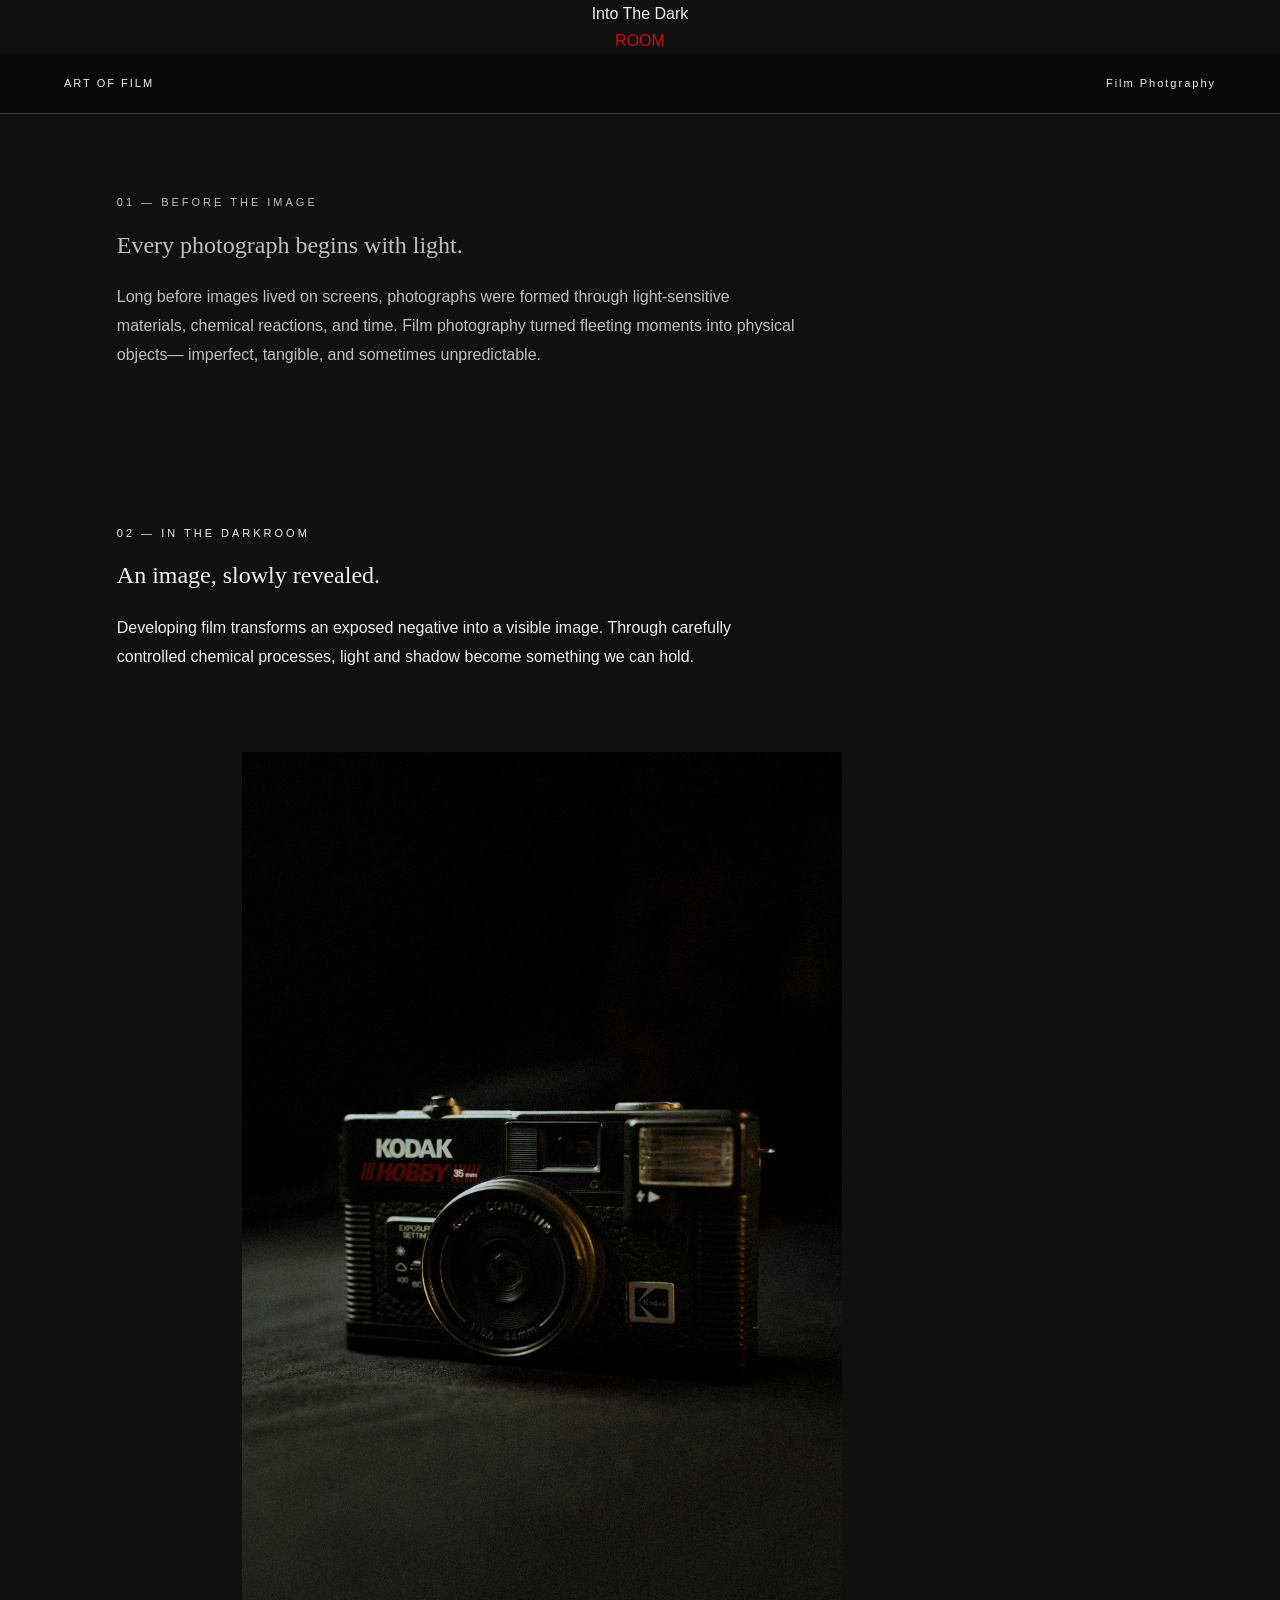
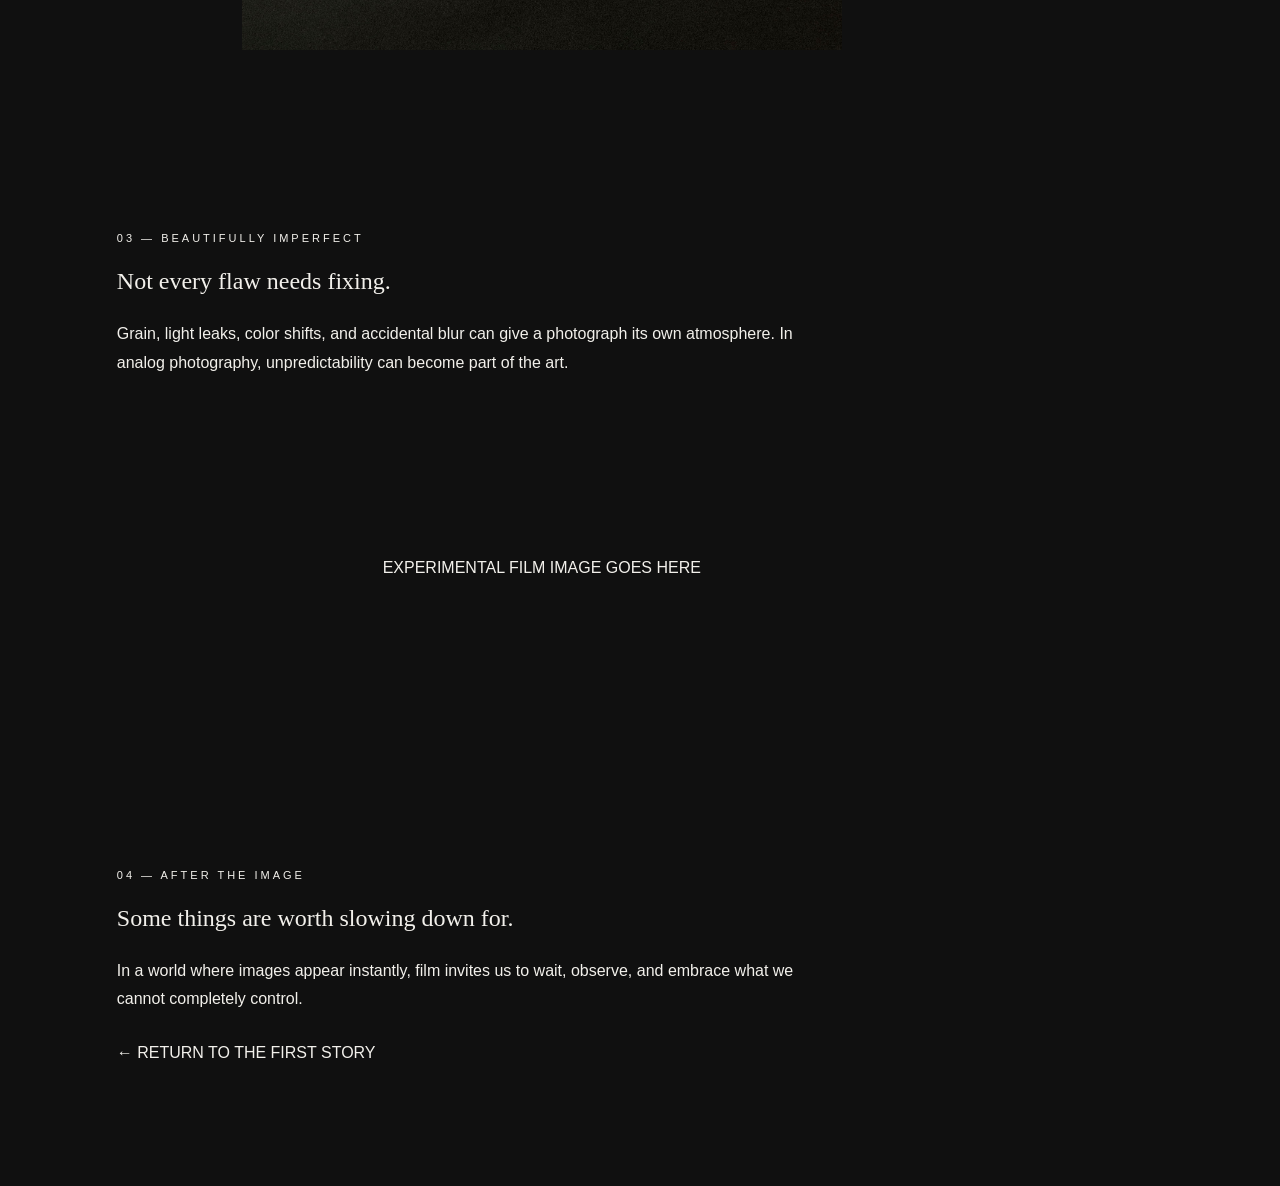
==== pages/in-the-dark.html @ 577e5857 "scroll" ====
<!DOCTYPE html>
<html lang="en">
<head>
  <meta charset="UTF-8">
  <meta name="viewport" content="width=device-width, initial-scale=1.0">
  <title>In the Dark | The Art of Film</title>
  <link rel="stylesheet" href="..//css/style.css">
</head>
<body class="darkroom-page">

     <header class="site-header">
        <a class="scroll-link" href="../index.html">Into The Dark</a>
        <a href="in-the-dark.html" class="nav-current">ROOM</a>
            <nav class="top-nav">
                    <a href="..//index.html">ART OF FILM</a>
                    <a href="#In the Dark">Film Photgraphy</a>
            </nav>
        </header>

  <main id="begin">
    <section class="intro">
      <p class="chapter-label">01 — BEFORE THE IMAGE</p>
      <h2>Every photograph begins with light.</h2>
      <p>
        Long before images lived on screens, photographs were formed
        through light-sensitive materials, chemical reactions, and time.
        Film photography turned fleeting moments into physical objects—
        imperfect, tangible, and sometimes unpredictable.
      </p>
    </section>

    <section class="chapter">
      <p class="chapter-label">02 — IN THE DARKROOM</p>
      <h2>An image, slowly revealed.</h2>
      <p>
        Developing film transforms an exposed negative into a visible
        image. Through carefully controlled chemical processes, light
        and shadow become something we can hold.
      </p>
      <div class="image-placeholder">
        <img src="..//images/Kodak Camera.jpg">
      </div>
    </section>

    <section class="chapter">
      <p class="chapter-label">03 — BEAUTIFULLY IMPERFECT</p>
      <h2>Not every flaw needs fixing.</h2>
      <p>
        Grain, light leaks, color shifts, and accidental blur can give
        a photograph its own atmosphere. In analog photography,
        unpredictability can become part of the art.
      </p>
      <div class="image-placeholder">
        EXPERIMENTAL FILM IMAGE GOES HERE
      </div>
    </section>

    <section class="ending">
      <p class="chapter-label">04 — AFTER THE IMAGE</p>
      <h2>Some things are worth slowing down for.</h2>
      <p>
        In a world where images appear instantly, film invites us to
        wait, observe, and embrace what we cannot completely control.
      </p>
      <a href=".//index.html">← RETURN TO THE FIRST STORY</a>
    </section>
  </main>

  <script>
const sections = document.querySelectorAll(
  '.darkroom-page .intro, .darkroom-page .chapter, .darkroom-page .ending'
);

const observer = new IntersectionObserver((entries) => {
  entries.forEach((entry) => {
    if (entry.isIntersecting) {
      entry.target.classList.add('visible');
      observer.unobserve(entry.target);
    }
  });
}, {
  threshold: 0.15
});

sections.forEach((section) => observer.observe(section));
</script>

</body>
</html>
---- css/style.css ----
/* ===== 1. BASIC SETTINGS ===== */

* {
  box-sizing: border-box;
  margin: 0;
  padding: 0;
}

html {
  scroll-behavior: smooth;
}

body {
  background: #101010;
  color: #f2f0eb;
  font-family: Arial, sans-serif;
  line-height: 1.7;
}

img {
  display: block;
  max-width: 100%;
  height: auto;
}

a {
  color: inherit;
  text-decoration: none;
}

/* ===== 2. OPENING SCREEN ===== */

.hero {
  min-height: 100vh;
  padding: 30px 7%;
  display: flex;
  flex-direction: column;
  justify-content: space-between;
  background: #101010;
}

.navbar {
  display: flex;
  justify-content: space-between;
  align-items: center;
  gap: 20px;
  font-size: 11px;
  letter-spacing: 2px;
}

.logo {
  font-weight: bold;
}

.hero-content {
  max-width: 850px;
  padding: 90px 0;
}

.eyebrow {
  font-size: 11px;
  letter-spacing: 3px;
  margin-bottom: 22px;
  color: #aaa59d;
}

h1,
h2 {
  font-family: Georgia, serif;
  font-weight: normal;
  line-height: 1.1;
}

h1 {
  font-size: clamp(48px, 9vw, 110px);
  margin-bottom: 24px;
}

.intro {
  max-width: 480px;
  color: #c3c0ba;
}

/* ===== 3. OPENING PHOTOS ===== */

.opening-photos {
  padding: 50px 7%;
  display: grid;
  grid-template-columns: 1fr 1fr;
  gap: 30px;
  align-items: center;
  background: #101010;
}

.opening-photos img {
  width: 100%;
  aspect-ratio: 4 / 3;
  object-fit: cover;
}

/* ===== 4. STORY SECTIONS ===== */

.story-section,
.feature-section {
  padding: 110px 9%;
  display: grid;
  grid-template-columns: 1fr 1fr;
  align-items: center;
  gap: 60px;
}

.story-section {
  background: #171717;
}

.story-copy h2,
.caption h2 {
  font-size: clamp(32px, 4vw, 56px);
  margin-bottom: 24px;
}

.story-copy p:not(.eyebrow),
.caption p {
  max-width: 520px;
  color: #c2beb7;
}

.story-section img,
.feature-section img {
  width: 100%;
  max-height: 750px;
  object-fit: cover;
}

.feature-section {
  background: #e9e6df;
  color: #1c1c1c;
}

.feature-section .story-copy p:not(.eyebrow) {
  color: #55524d;
}

.feature-section .eyebrow {
  color: #66615a;
}

/* ===== 5. SINGLE PHOTO SECTIONS ===== */

.photo-section {
  padding: 140px 6%;
}

.photo-section img {
  display: block;
  width: 100%;
  height: auto;
  max-height: none;
  object-fit: contain;}

  .photo-section.full-photo img {
  display: block;
  width: 100%;
  height: 75vh;
  max-height: 650px;
  object-fit: contain;
  margin: 0 auto;
}

.photo-section:has(.full-photo img) {
  padding-top: 60px;
  padding-bottom: 60px;
}

.caption {
  max-width: 760px;
  margin: 30px auto 0;
}

.caption h2 {
  font-size: clamp(28px, 4vw, 46px);
}

.caption p {
  color: #c2beb7;
}

/* ===== 6. PHOTO PAIR ===== */

.photo-pair {
  padding: 70px 9%;
  display: grid;
  grid-template-columns: 1fr 1fr;
  gap: 25px;
  background: #e9e6df;
}

.photo-pair img {
  width: 100%;
  aspect-ratio: 3 / 4;
  object-fit: cover;
}

/* ===== 7. STORY BREAKS ===== */

.story-break {
  min-height: 100vh;
  padding: 140px 12%;
  display: flex;
  flex-direction: column;
  justify-content: center;
  background: #e9e6df;
  color: #1c1c1c;
}

.story-break h2 {
  max-width: 850px;
  font-size: clamp(42px, 7vw, 82px);
  margin-bottom: 30px;
}

.story-break p:not(.eyebrow) {
  max-width: 680px;
  font-size: 17px;
  line-height: 1.9;
  color: #494640;
}

.story-break .eyebrow {
  color: #66615a;
}

/* Alternate story break color */

.story-break:nth-of-type(even) {
  background: #171717;
  color: #f2f0eb;
}

.story-break:nth-of-type(even) p:not(.eyebrow) {
  color: #c2beb7;
}

.story-break:nth-of-type(even) .eyebrow {
  color: #aaa59d;
}

/* ===== 8. FOOTER ===== */

footer {
  padding: 35px 7%;
  display: flex;
  justify-content: space-between;
  gap: 20px;
  background: #e9e6df;
  color: #1c1c1c;
  font-size: 11px;
  letter-spacing: 1.5px;
}

/* ===== 9. SCROLL REVEALS ===== */

.reveal {
  opacity: 0;
  transform: translateY(35px);
  transition:
    opacity 1s ease,
    transform 1s ease;
}

.reveal.visible {
  opacity: 1;
  transform: translateY(0);
}

/* ===== 10. MOBILE LAYOUT ===== */

@media (max-width: 700px) {
  .hero {
    min-height: 85vh;
  }

  .opening-photos {
    gap: 12px;
  }

  .story-section,
  .feature-section {
    grid-template-columns: 1fr;
    gap: 30px;
    padding: 70px 7%;
  }

  .photo-section {
    padding: 60px 7%;
  }

  .photo-pair {
    gap: 12px;
    padding: 50px 7%;
  }

  .story-break {
    min-height: auto;
    padding: 90px 8%;
  }

  footer {
    flex-direction: column;
  }
}

/* Respect reduced-motion preferences */

@media (prefers-reduced-motion: reduce) {
  .reveal {
    opacity: 1;
    transform: none;
    transition: none;
  }

  html {
    scroll-behavior: auto;
  }
}

/* Subtle image fade while scrolling */

.photo-section img {
  transition: opacity 0.4s ease;
}

/* Slightly larger individual photos */

.photo-section.photo-larger img {
  height: 82vh;
  max-height: 720px;
}

 /* Photos 9 and 10 */

.photo-pair img {
  display: block;
  width: calc(50% - 10px);
  height: 65vh;
  max-height: 600px;
  object-fit: contain;
  min-width: 0;
}

.photo-pair {
  display: flex;
  flex-direction: row;
  align-items: center;
  justify-content: center;
  gap: 20px;
  padding: 50px 4%;
}

/* Make selected photos larger */
.photo-section.photo-larger img {
  height: 82vh;
  max-height: 720px;
  width: 100%;
  object-fit: contain;
}

/* Keep Photo 14 smaller */
.photo-section.photo-smaller img {
  height: 55vh;
  max-height: 420px;
  width: 100%;
  object-fit: contain;
}

/* PROJECT ONE — navigation */

.top-nav {
  display: flex;
  flex-direction: row;
  justify-content: space-between;
  align-items: center;
  gap: 30px;
  padding: 20px 5%;
  background: #090707;
  border-bottom: 1px solid rgba(255, 255, 255, 0.2);
}

.top-nav a {
  color: #f3eeee;
  text-decoration: none;
  font-family: Arial, sans-serif;
  font-size: 11px;
  letter-spacing: 2px;
  transition: color 0.3s ease;
}

.top-nav a:hover,
.top-nav .nav-current, .site-header > .nav-current {
  color: #ce0b0b;}

.scroll-link, .site-header, .nav-current {
    display: block;
    text-align: center;
    margin: 0 auto;
}

/* SECOND PAGE ONLY */

.darkroom-page #begin {
    padding: 40px 6%;
    max-width: 1200px;
    margin: 0 auto;
    box-sizing: border-box;
}

.darkroom-page .intro {
    padding: 40px 0 80px;
    max-width: 850px;
}

.darkroom-page .chapter {
    padding: 50px 0;
    max-width: 850px;
}

.darkroom-page .ending {
    padding: 60px 0 80px;
    max-width: 850px;
}

/* Chapter labels: 01, 02, 03, 04 */

.darkroom-page .chapter-label {
    font-size: 11px;
    letter-spacing: 3px;
    line-height: 1.5;
    margin-bottom: 20px;
}

/* Section headings */

.darkroom-page h2 {
    margin-top: 0;
    margin-bottom: 24px;
    line-height: 1.2;
}

/* Paragraphs */

.darkroom-page #begin p:not(.chapter-label) {
    line-height: 1.8;
    margin-bottom: 25px;
    max-width: 680px;
}

/* Image placeholders */

.darkroom-page .image-placeholder {
    min-height: 300px;
    margin: 40px 0;
    display: flex;
    align-items: center;
    justify-content: center;
    text-align: center;
}

/* Scale down images on the second page */
.darkroom-page img {
    display: block;
    width: 100%;
    max-width: 600px;
    height: auto;
    object-fit: contain;
    margin: 40px auto;
}

.darkroom-page .intro,
.darkroom-page .chapter,
.darkroom-page .ending {
    opacity: 0;
    transform: translateY(35px);
    transition: opacity 0.8s ease, transform 0.8s ease;
}

.darkroom-page .intro.visible,
.darkroom-page .chapter.visible,
.darkroom-page .ending.visible {
    opacity: 1;
    transform: translateY(0);
}
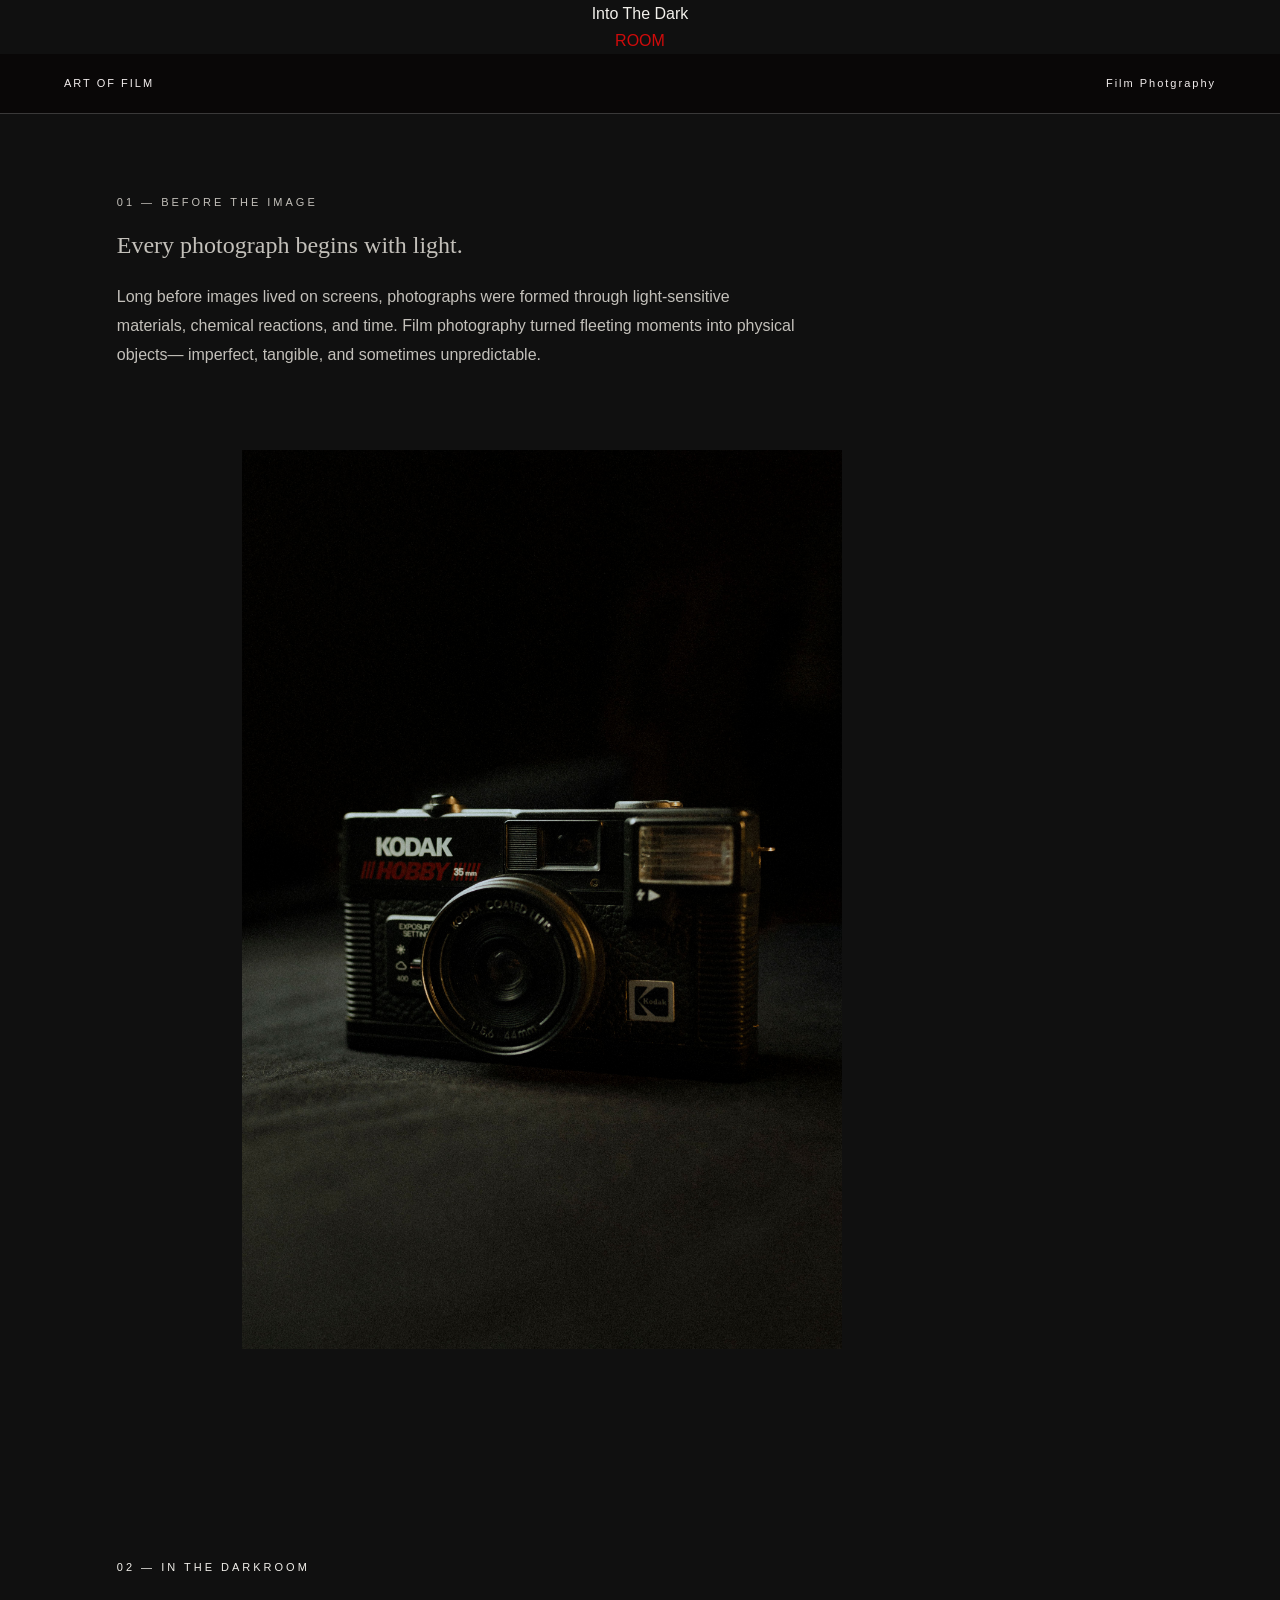
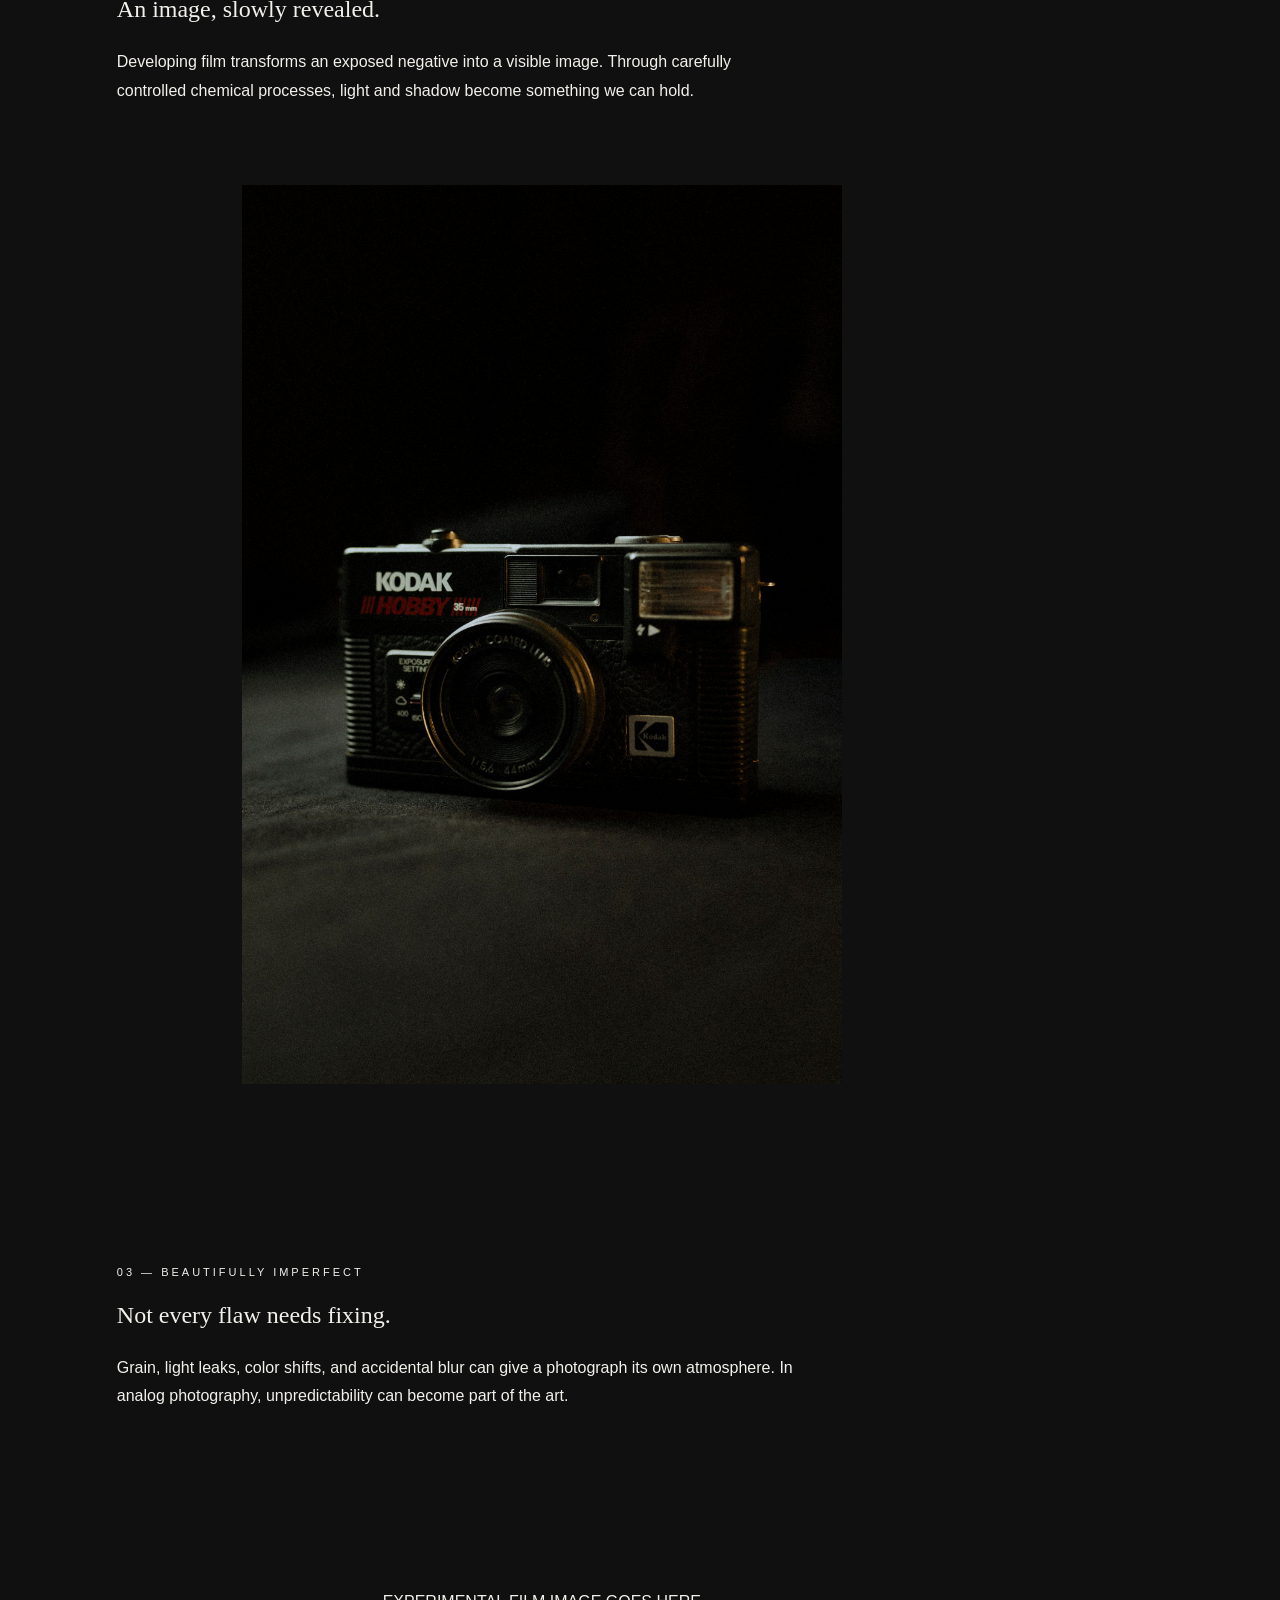
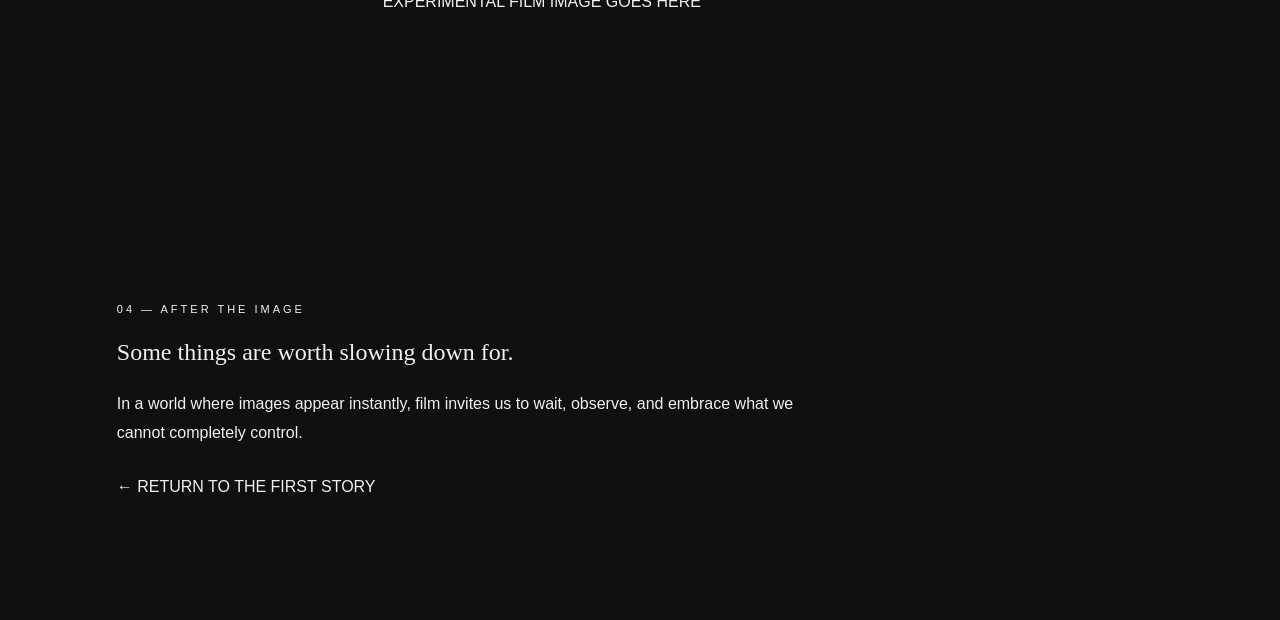
==== commit 561eca50: "images" ====
--- a/pages/in-the-dark.html
+++ b/pages/in-the-dark.html
@@ -28,6 +28,9 @@
         Film photography turned fleeting moments into physical objects—
         imperfect, tangible, and sometimes unpredictable.
       </p>
+       <div class="image-placeholder">
+        <img src="..//images/Kodak Camera.jpg">
+      </div>
     </section>
 
     <section class="chapter">
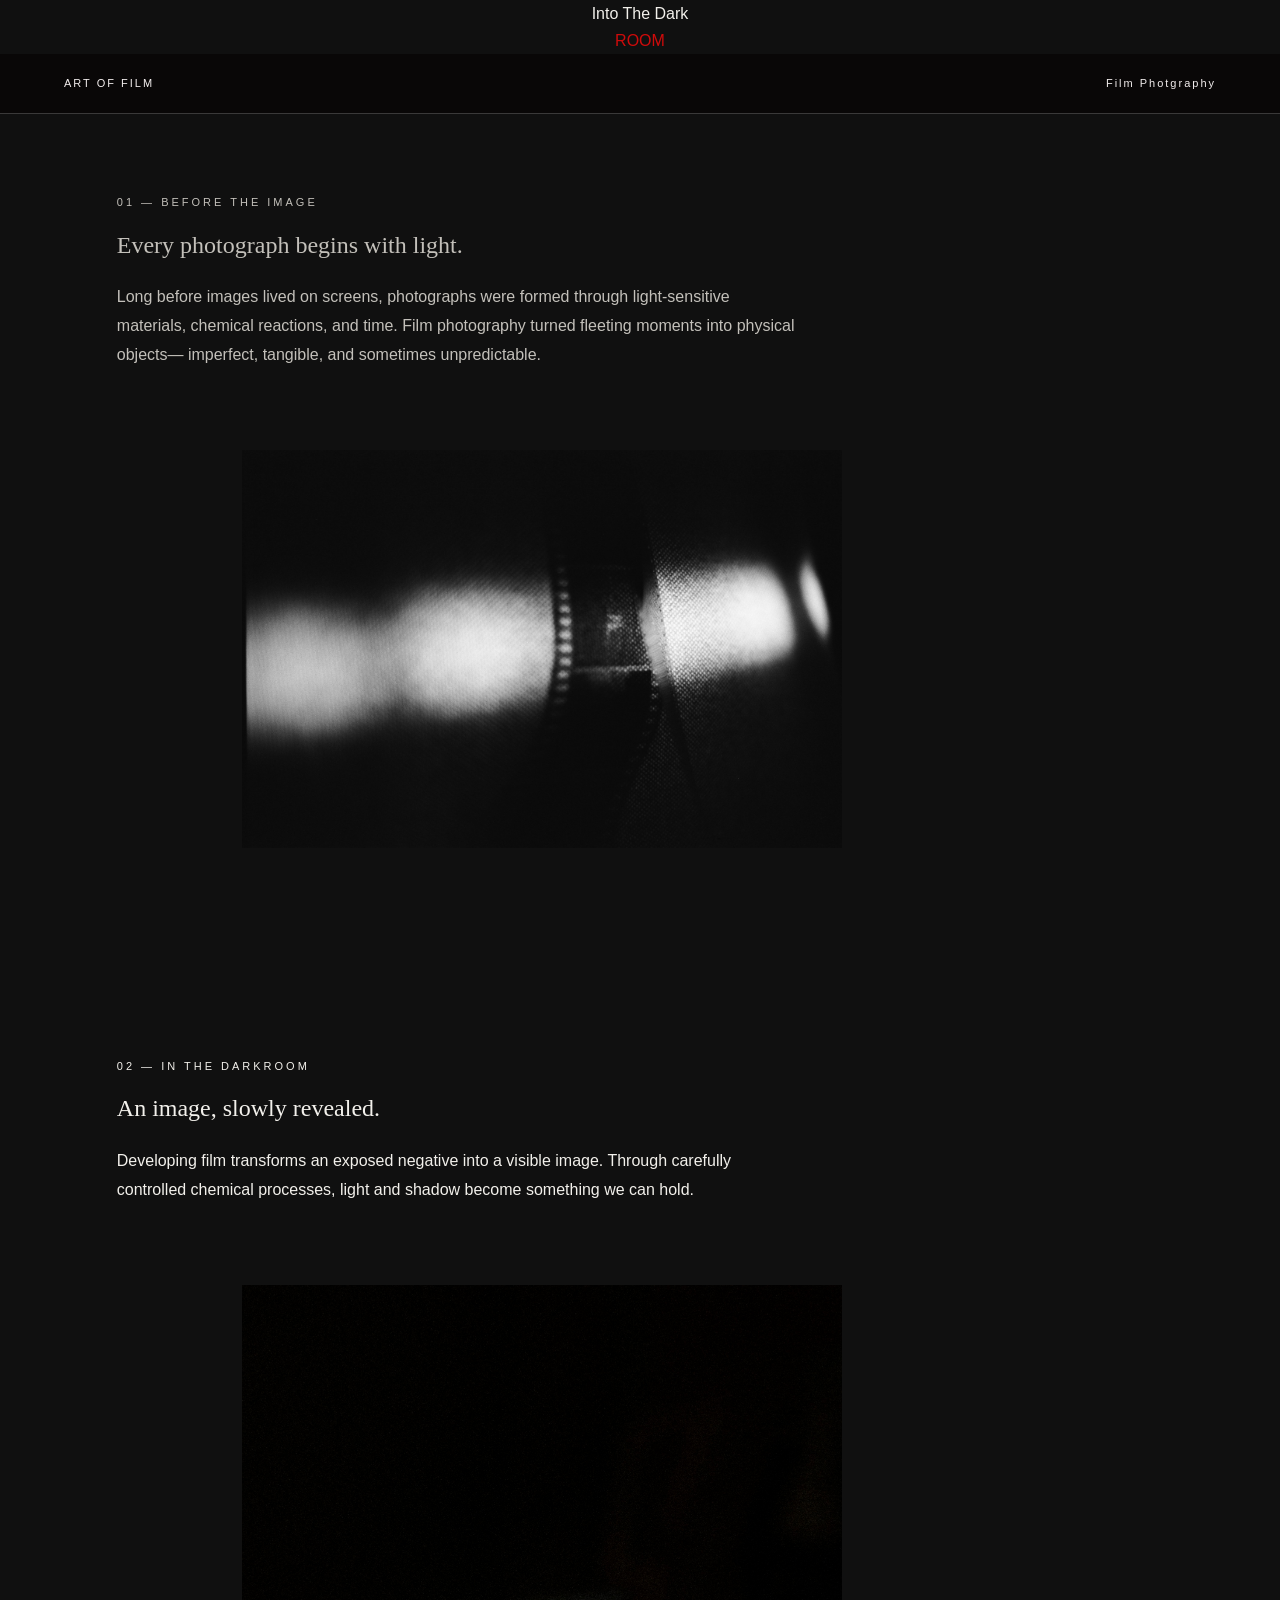
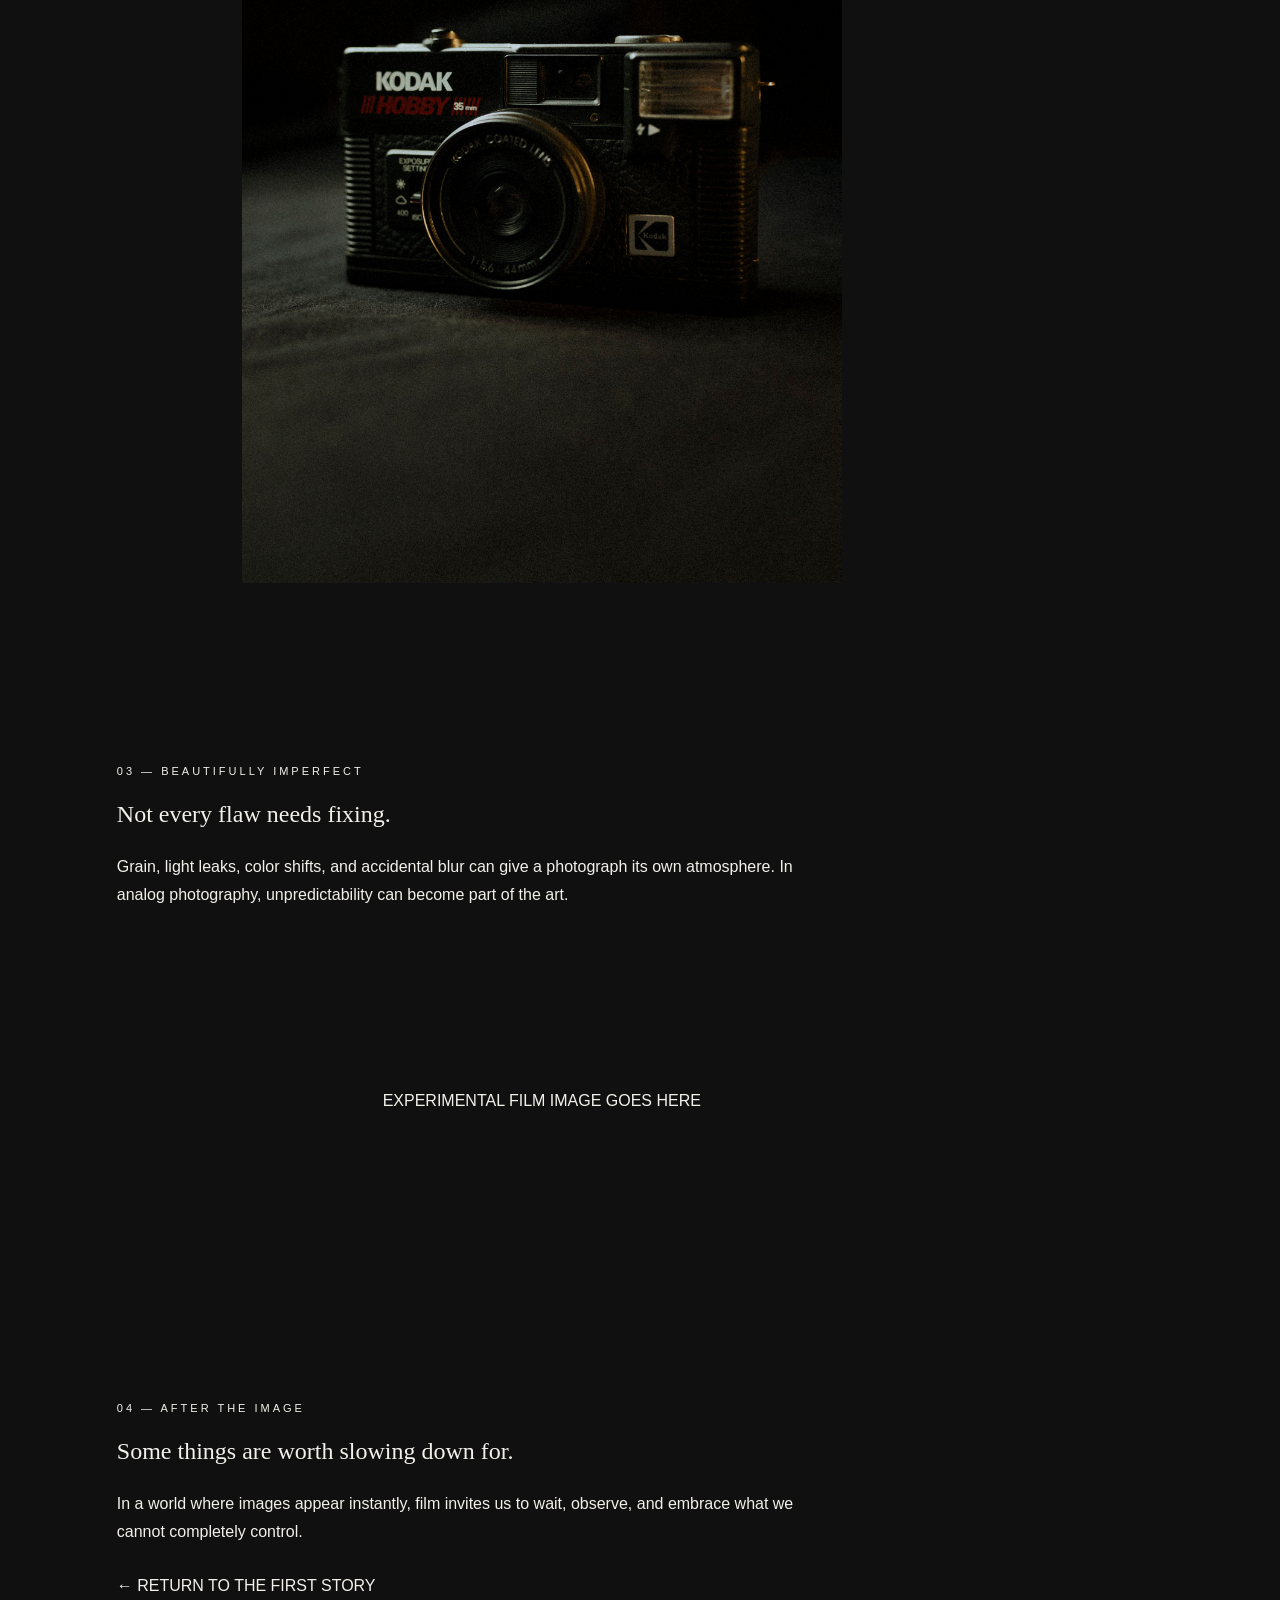
==== commit 20cf1b9a: "image" ====
--- a/pages/in-the-dark.html
+++ b/pages/in-the-dark.html
@@ -29,7 +29,7 @@
         imperfect, tangible, and sometimes unpredictable.
       </p>
        <div class="image-placeholder">
-        <img src="..//images/Kodak Camera.jpg">
+        <img src="..//images/Film.jpg">
       </div>
     </section>
 
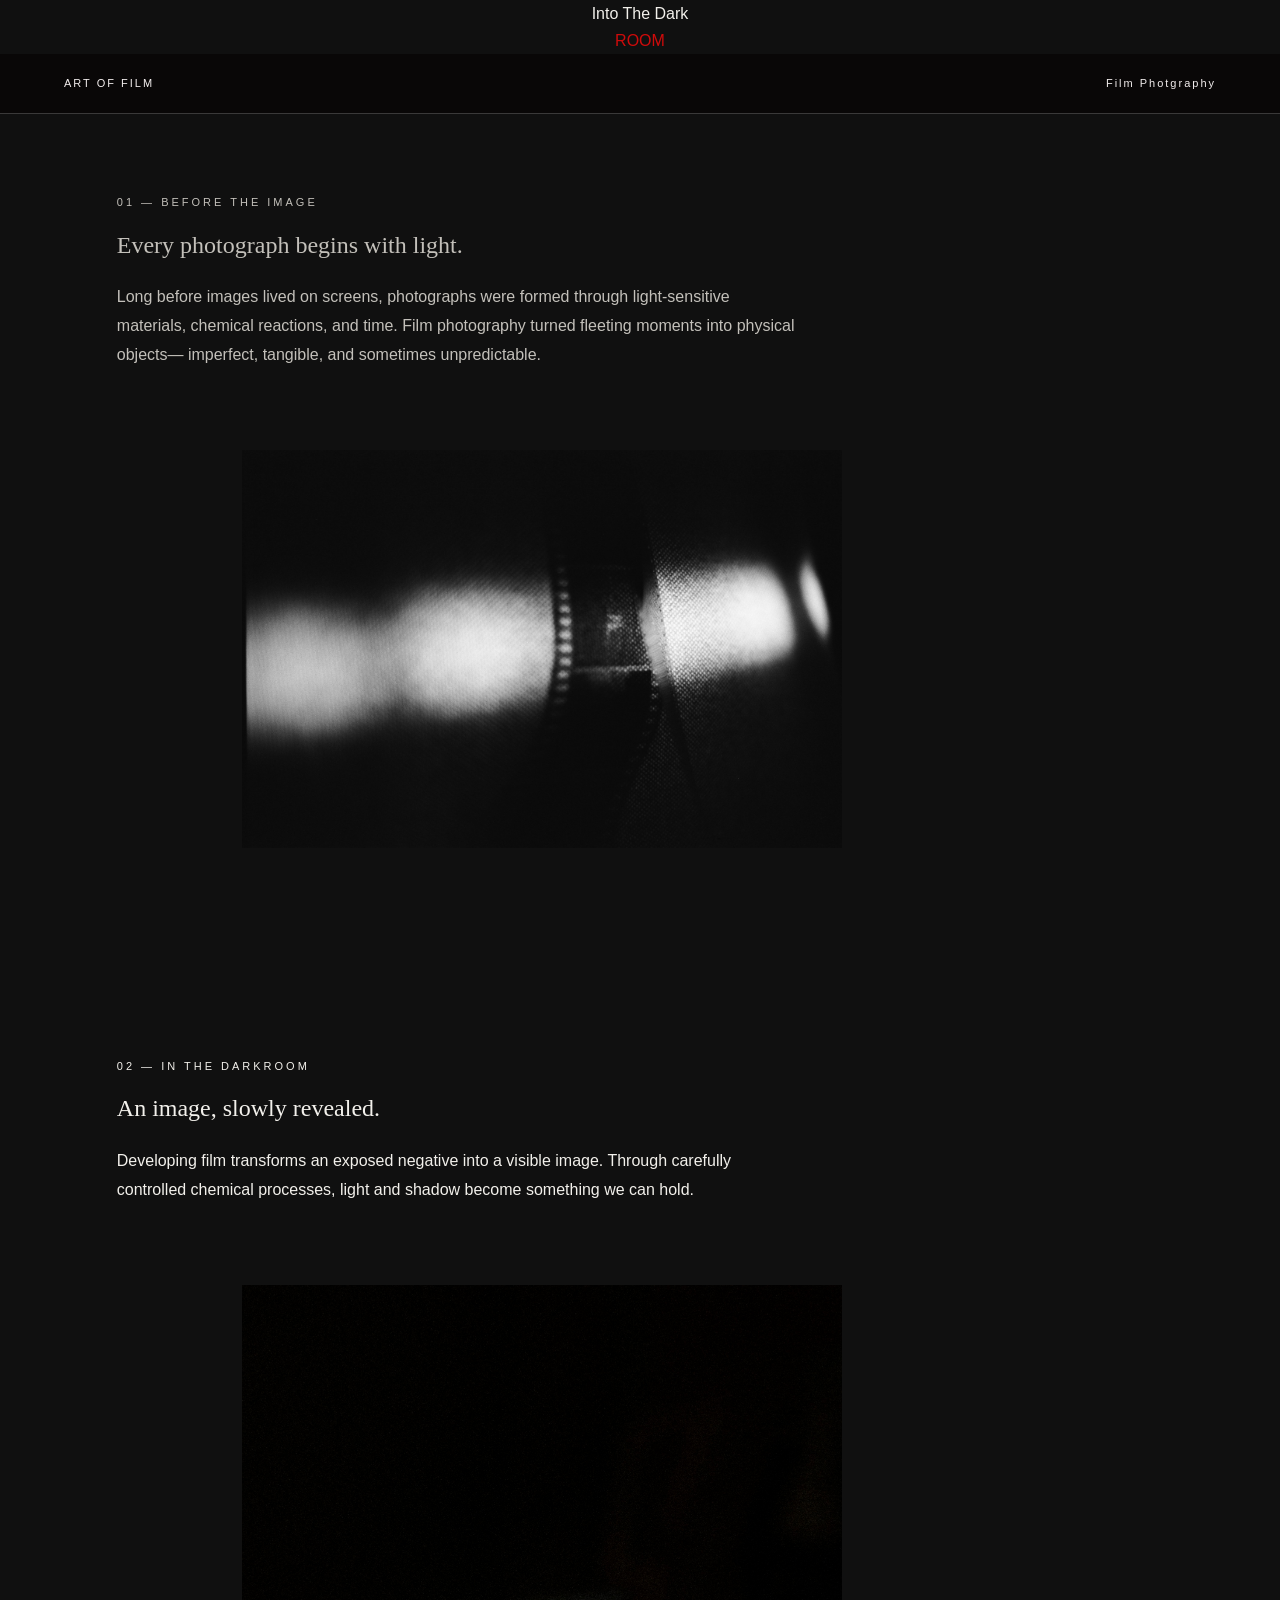
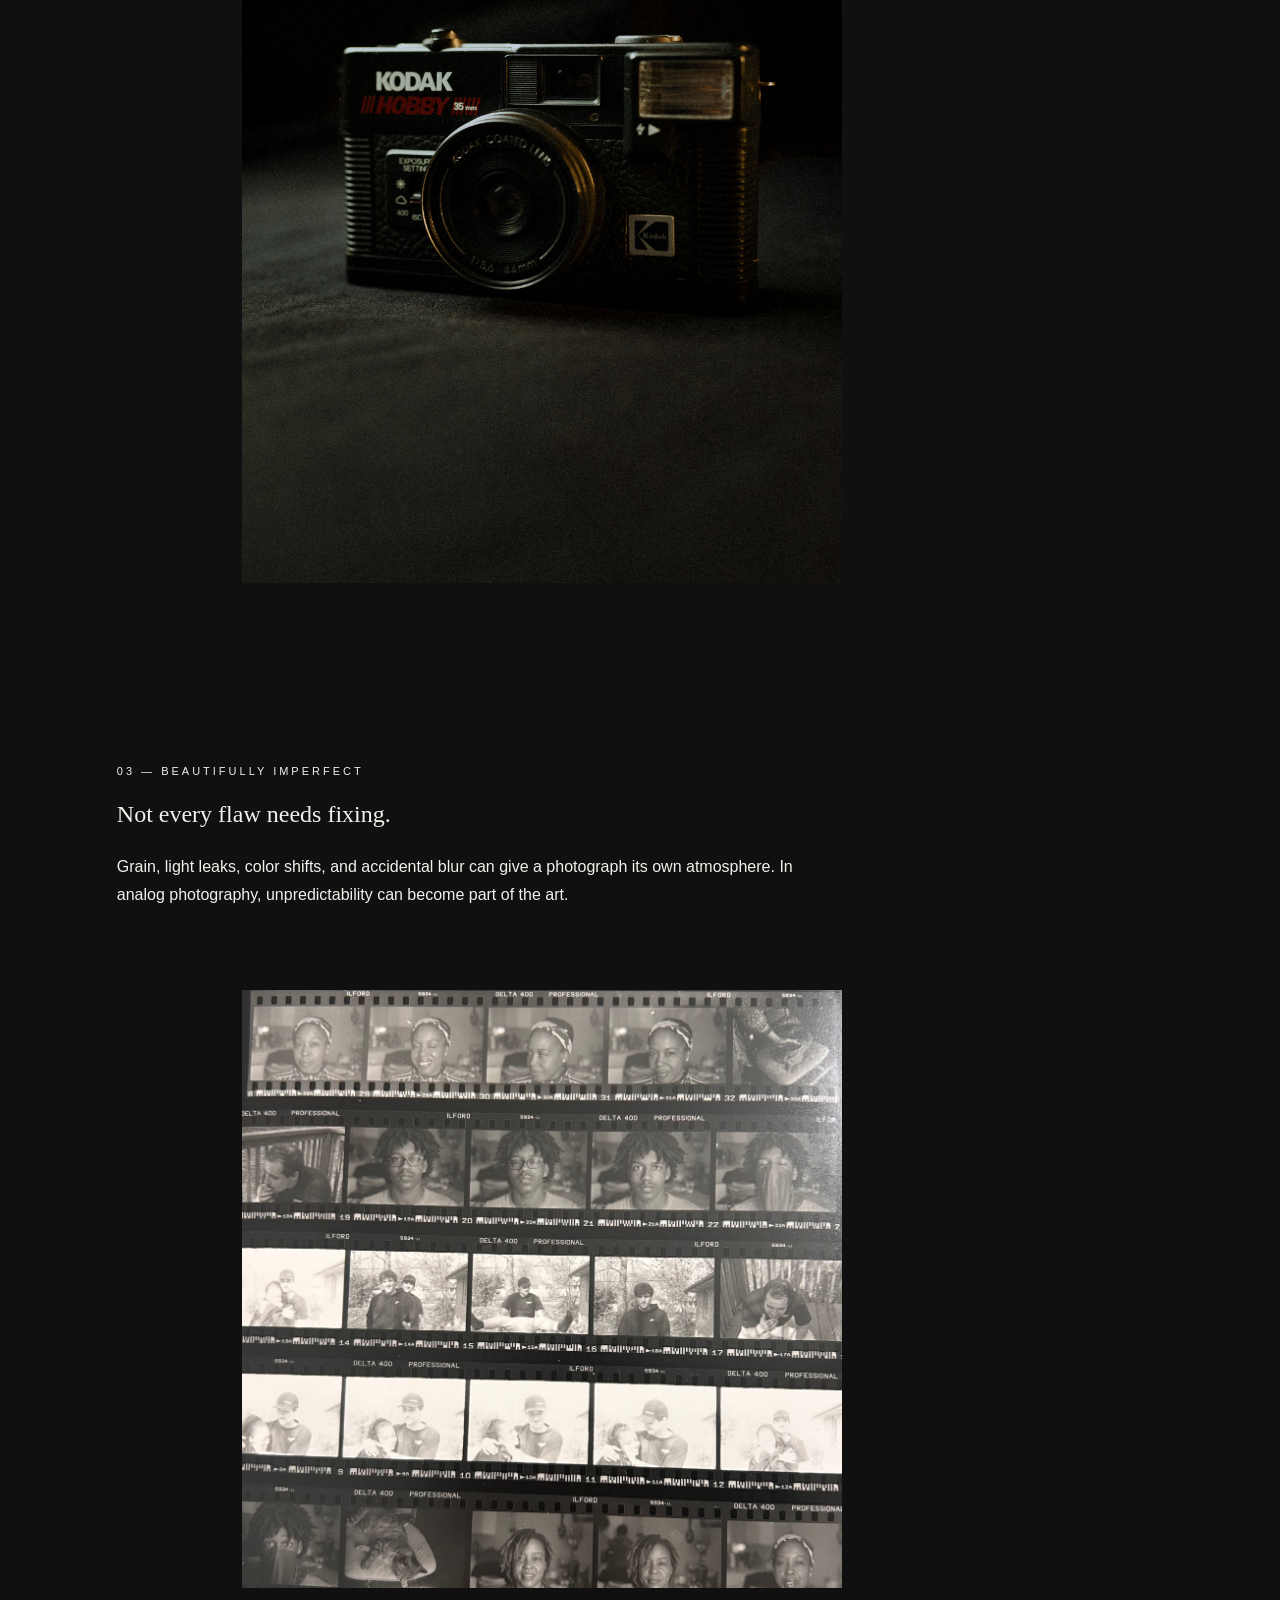
==== commit 9de059c1: "z" ====
--- a/pages/in-the-dark.html
+++ b/pages/in-the-dark.html
@@ -55,7 +55,7 @@
         unpredictability can become part of the art.
       </p>
       <div class="image-placeholder">
-        EXPERIMENTAL FILM IMAGE GOES HERE
+        <img src="..//images/Photo_Z.png">
       </div>
     </section>
 
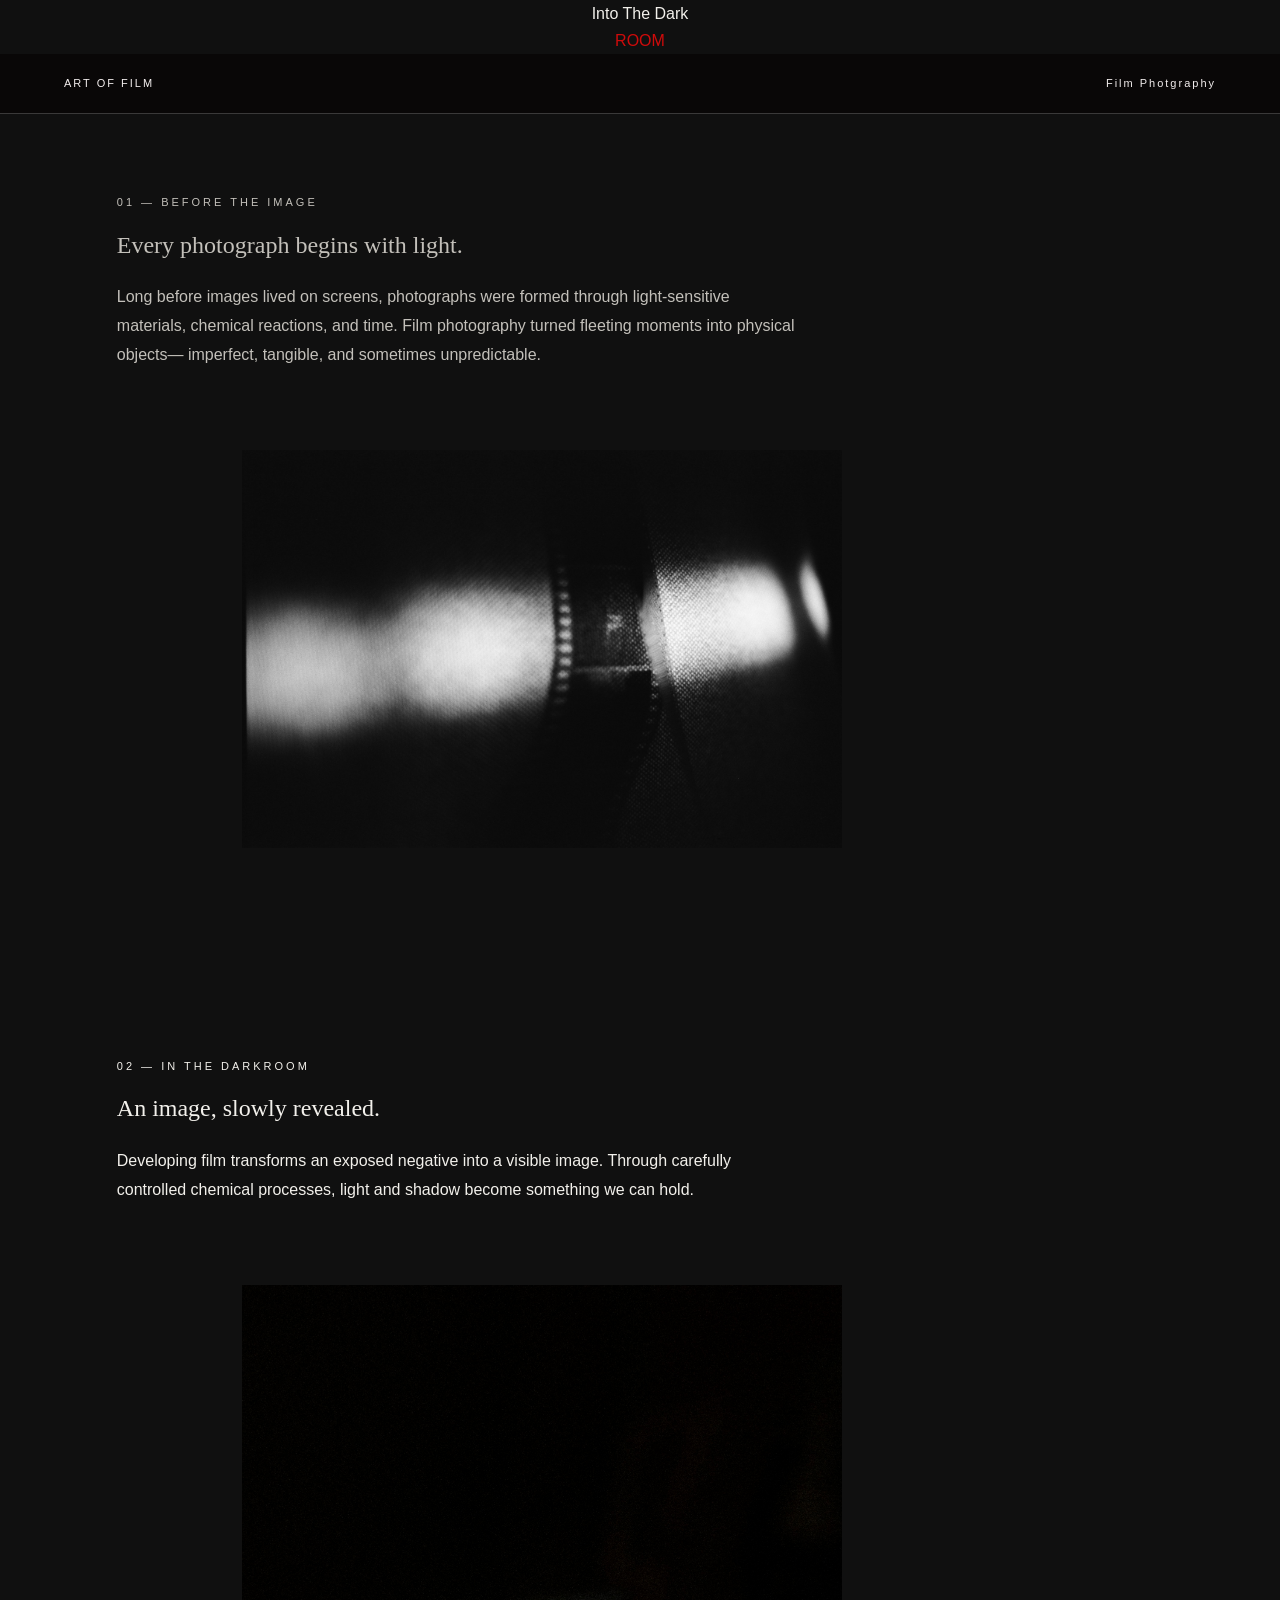
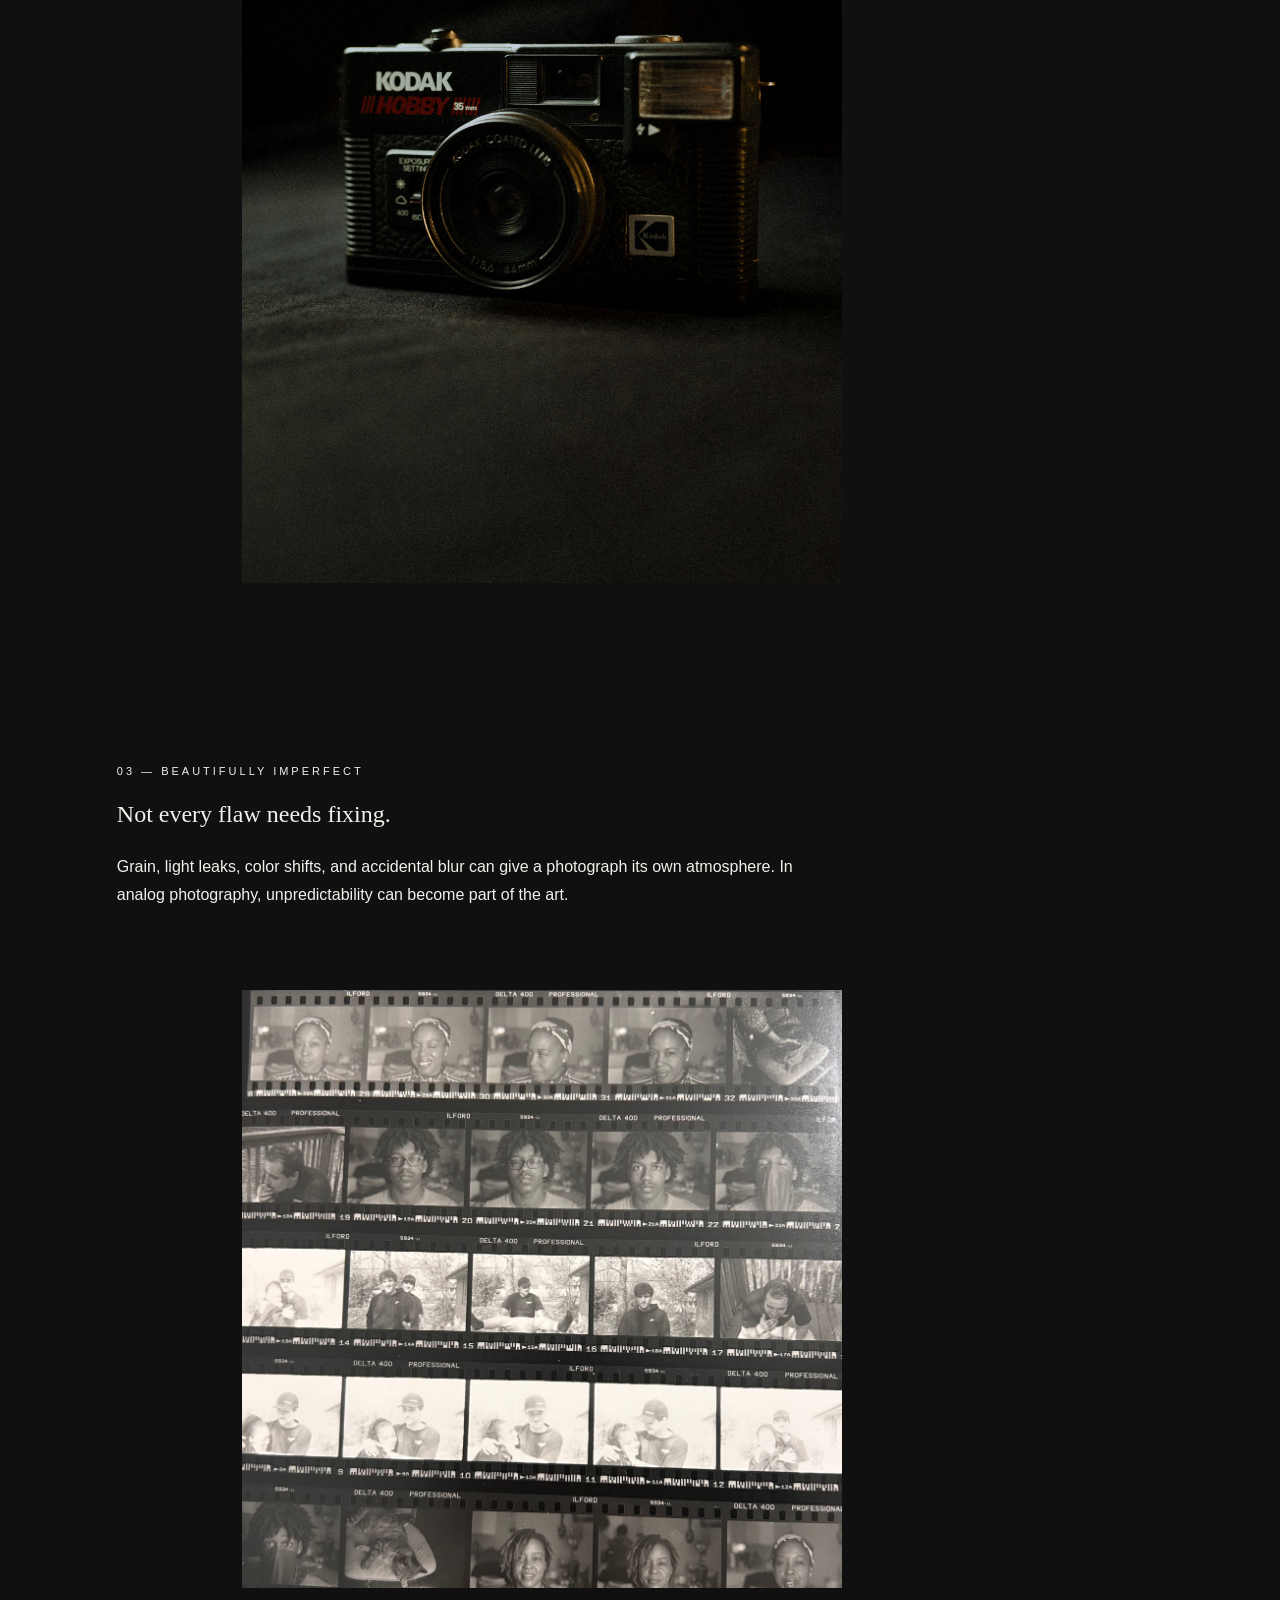
==== commit d8523e2d: "x" ====
--- a/pages/in-the-dark.html
+++ b/pages/in-the-dark.html
@@ -66,6 +66,9 @@
         In a world where images appear instantly, film invites us to
         wait, observe, and embrace what we cannot completely control.
       </p>
+      <div class="image-placeholder">
+        <img src="..//images/Photo)X.jpg">
+      </div>
       <a href=".//index.html">← RETURN TO THE FIRST STORY</a>
     </section>
   </main>
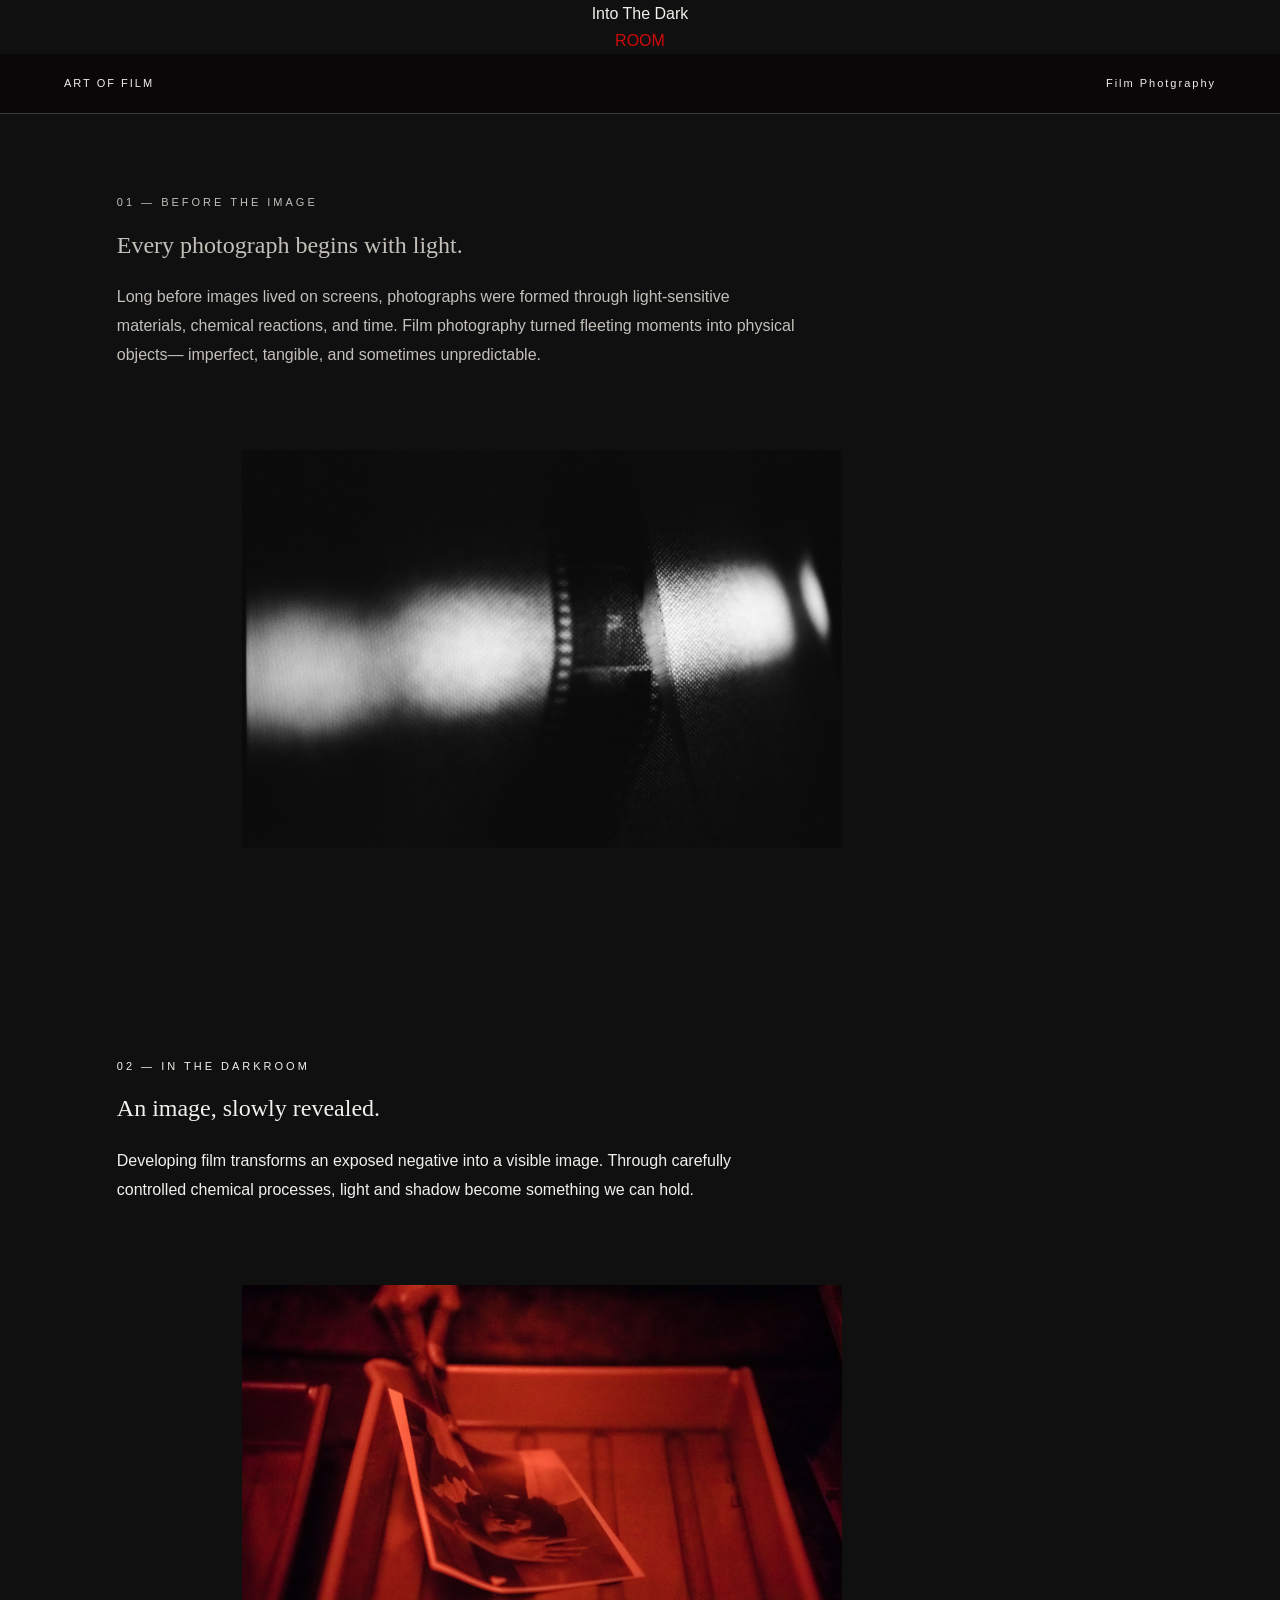
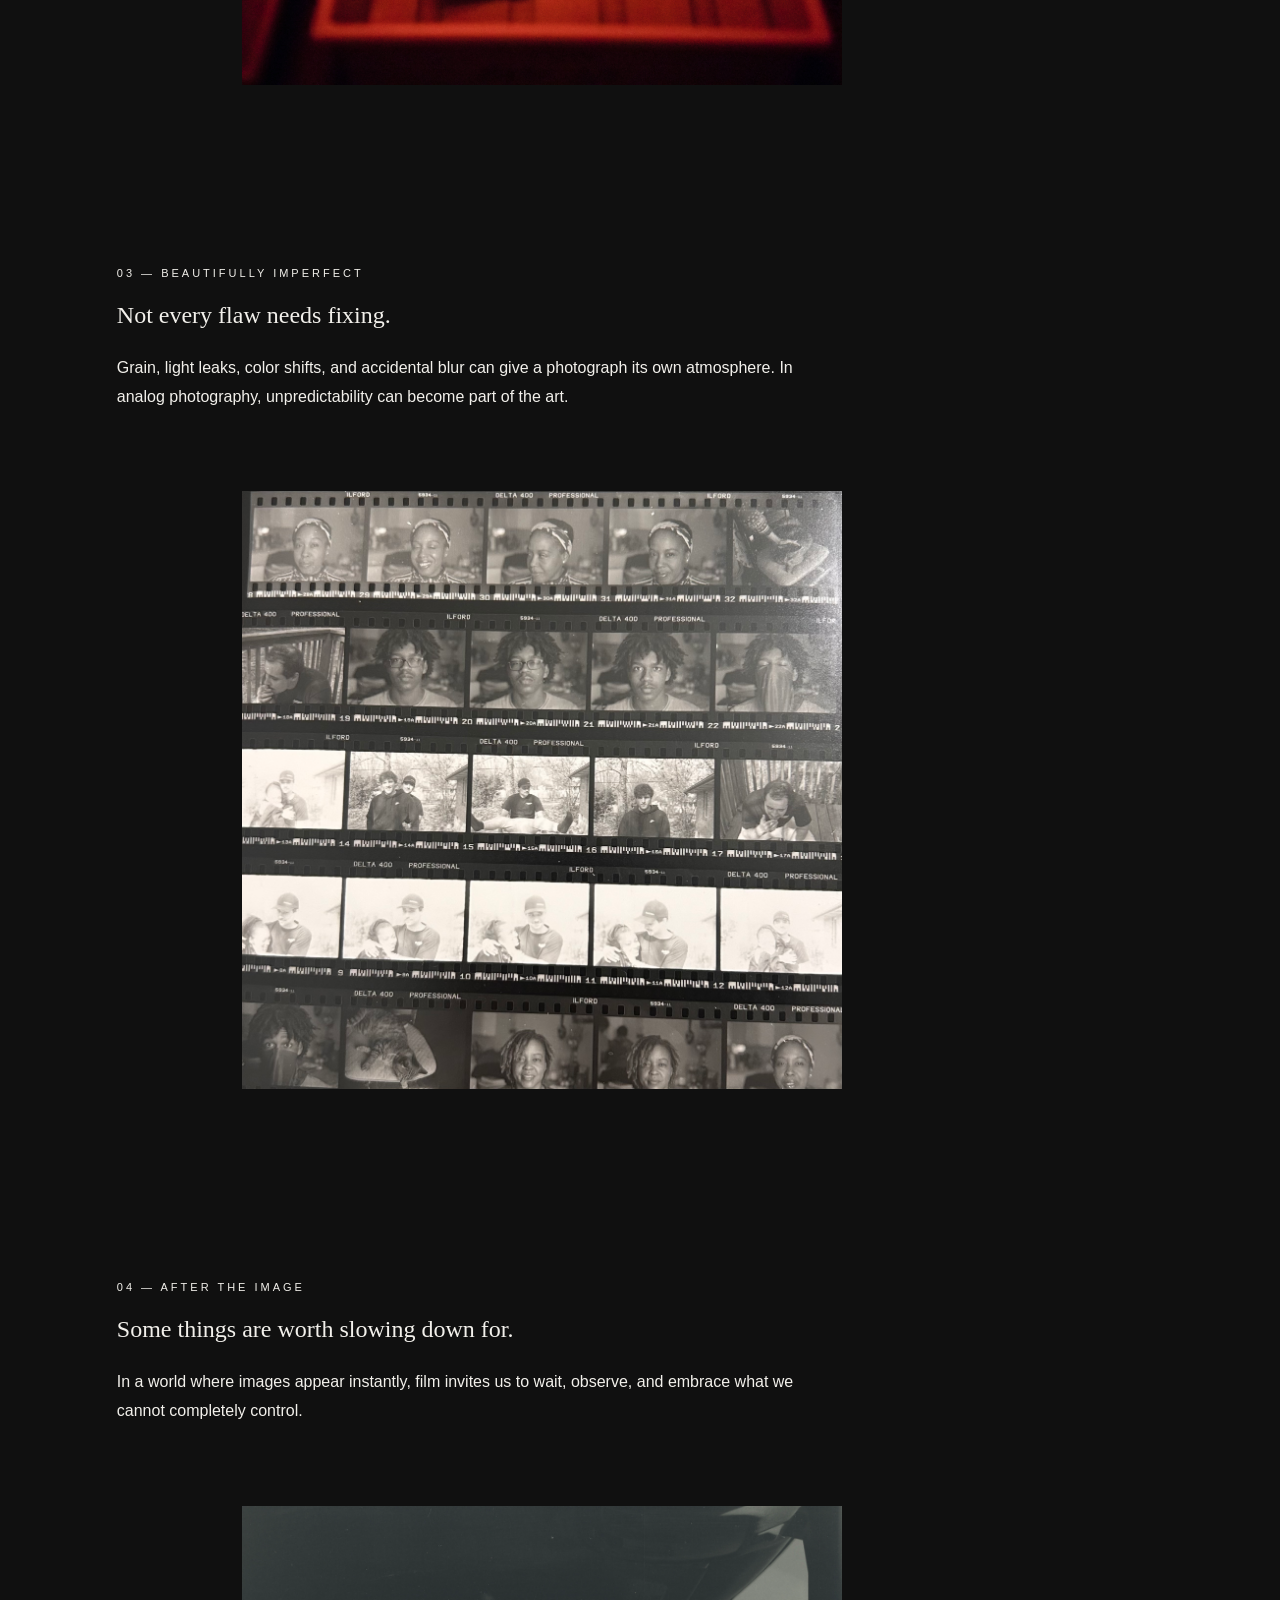
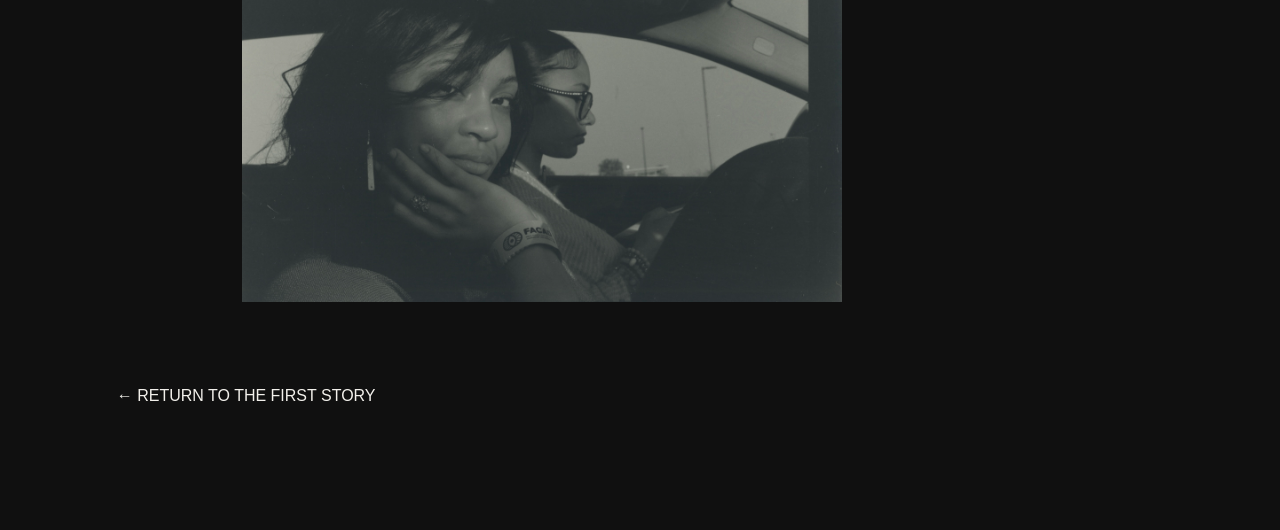
==== commit 8d50dd82: "last photo" ====
--- a/pages/in-the-dark.html
+++ b/pages/in-the-dark.html
@@ -42,7 +42,7 @@
         and shadow become something we can hold.
       </p>
       <div class="image-placeholder">
-        <img src="..//images/Kodak Camera.jpg">
+        <img src="..//images/Darkroom.jpg">
       </div>
     </section>
 
--- a/css/style.css
+++ b/css/style.css
@@ -404,6 +404,10 @@
     display: block;
     text-align: center;
     margin: 0 auto;
+}
+
+.color-red {
+  color: #ce0b0b;
 }
 
 /* SECOND PAGE ONLY */
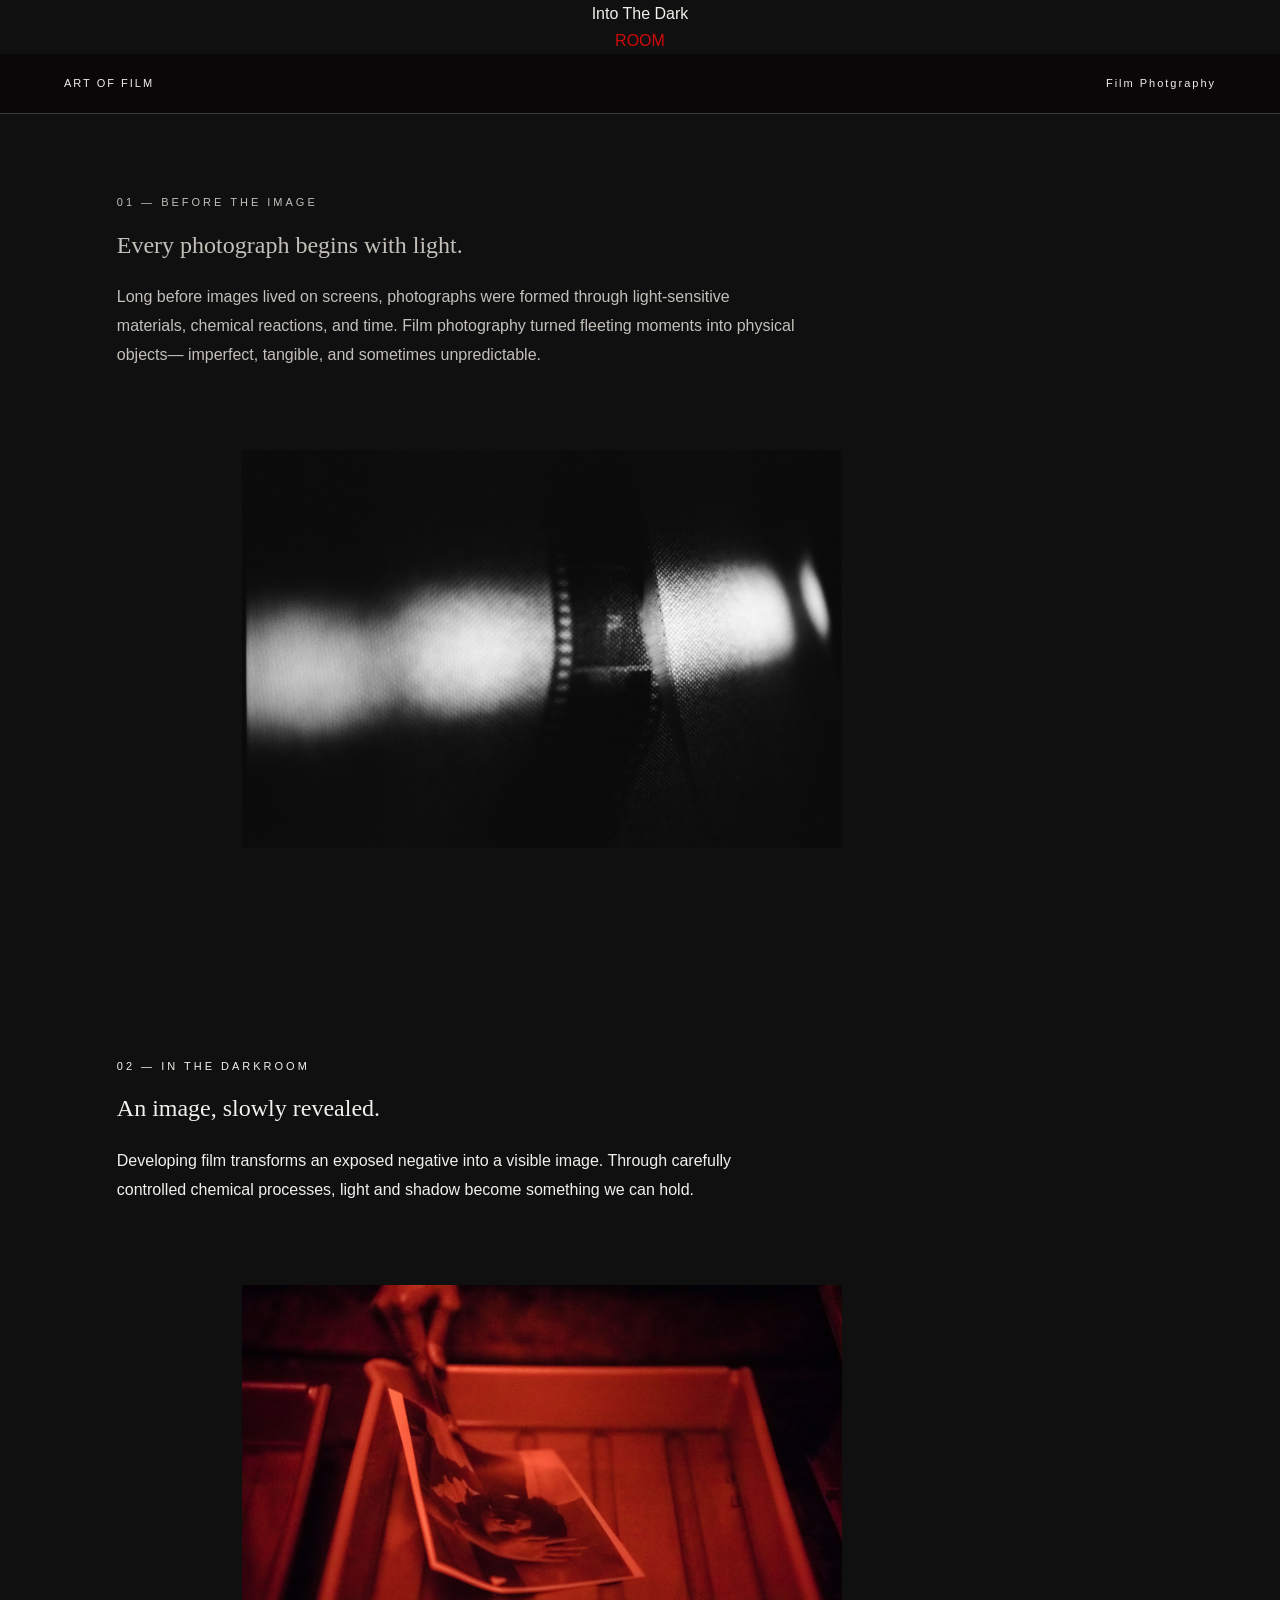
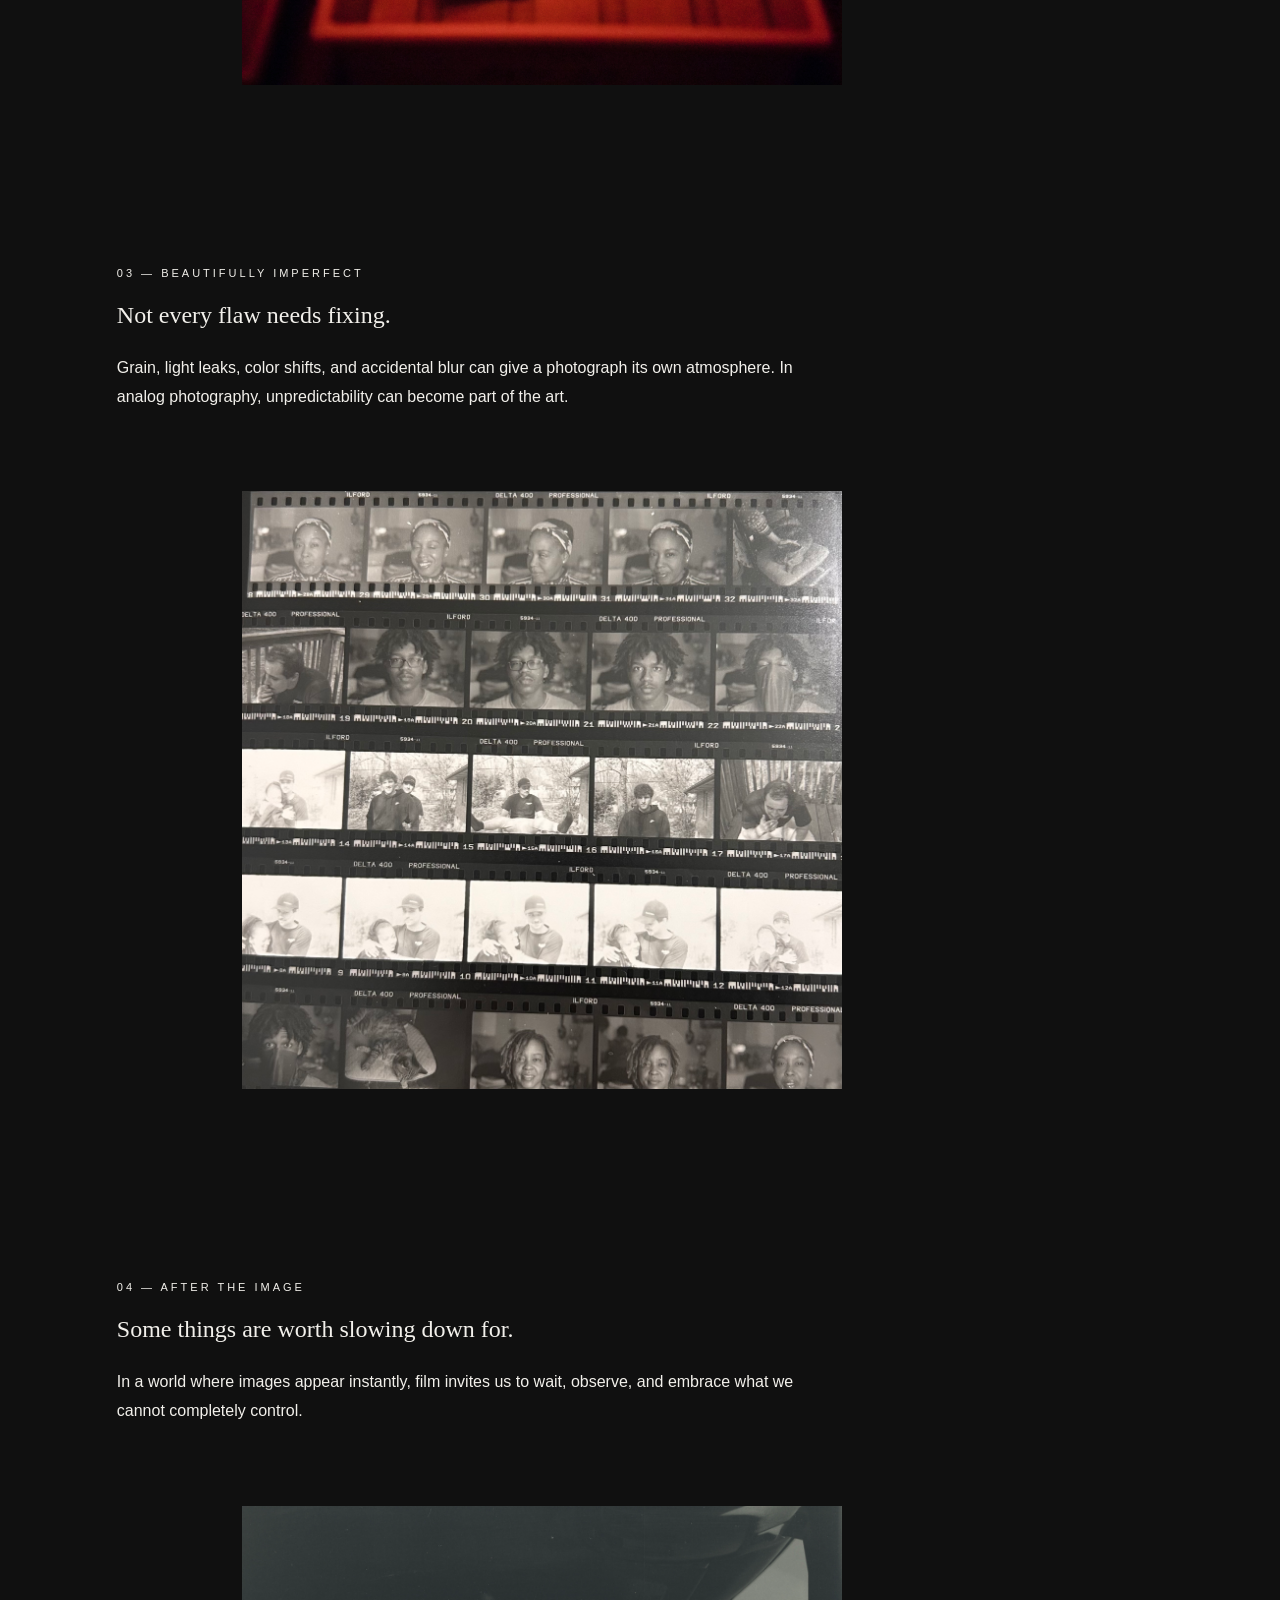
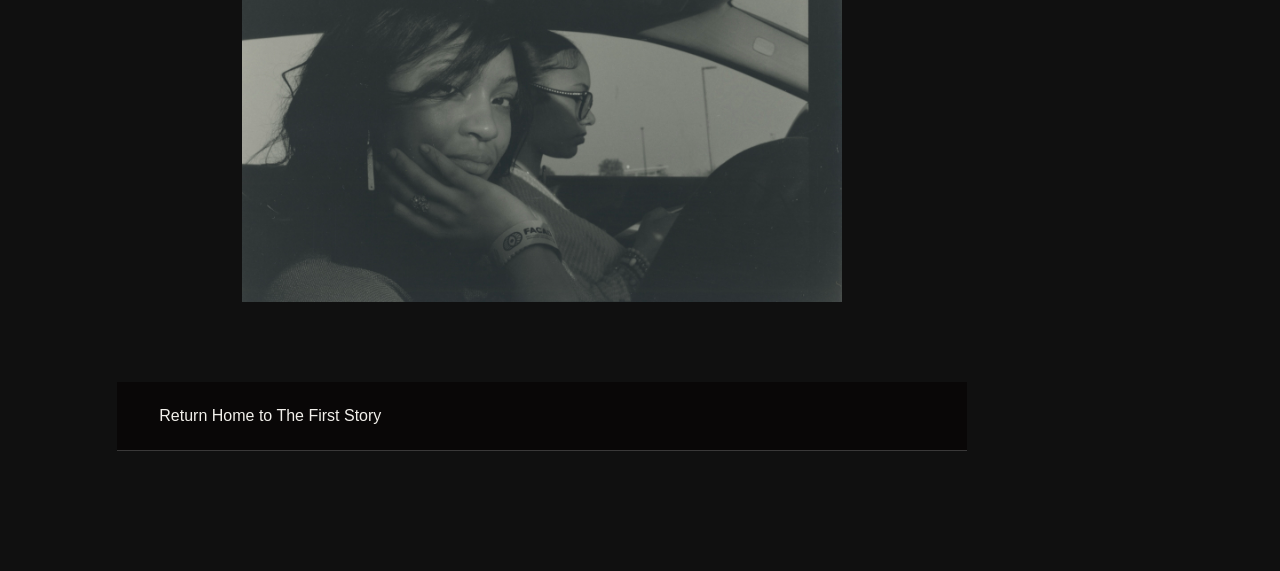
==== commit 8fbbd072: "f" ====
--- a/pages/in-the-dark.html
+++ b/pages/in-the-dark.html
@@ -69,7 +69,7 @@
       <div class="image-placeholder">
         <img src="..//images/Photo)X.jpg">
       </div>
-      <a href=".//index.html">← RETURN TO THE FIRST STORY</a>
+     <a class="button, top-nav" href=".//index.html">Return Home to The First Story</a>
     </section>
   </main>
 
